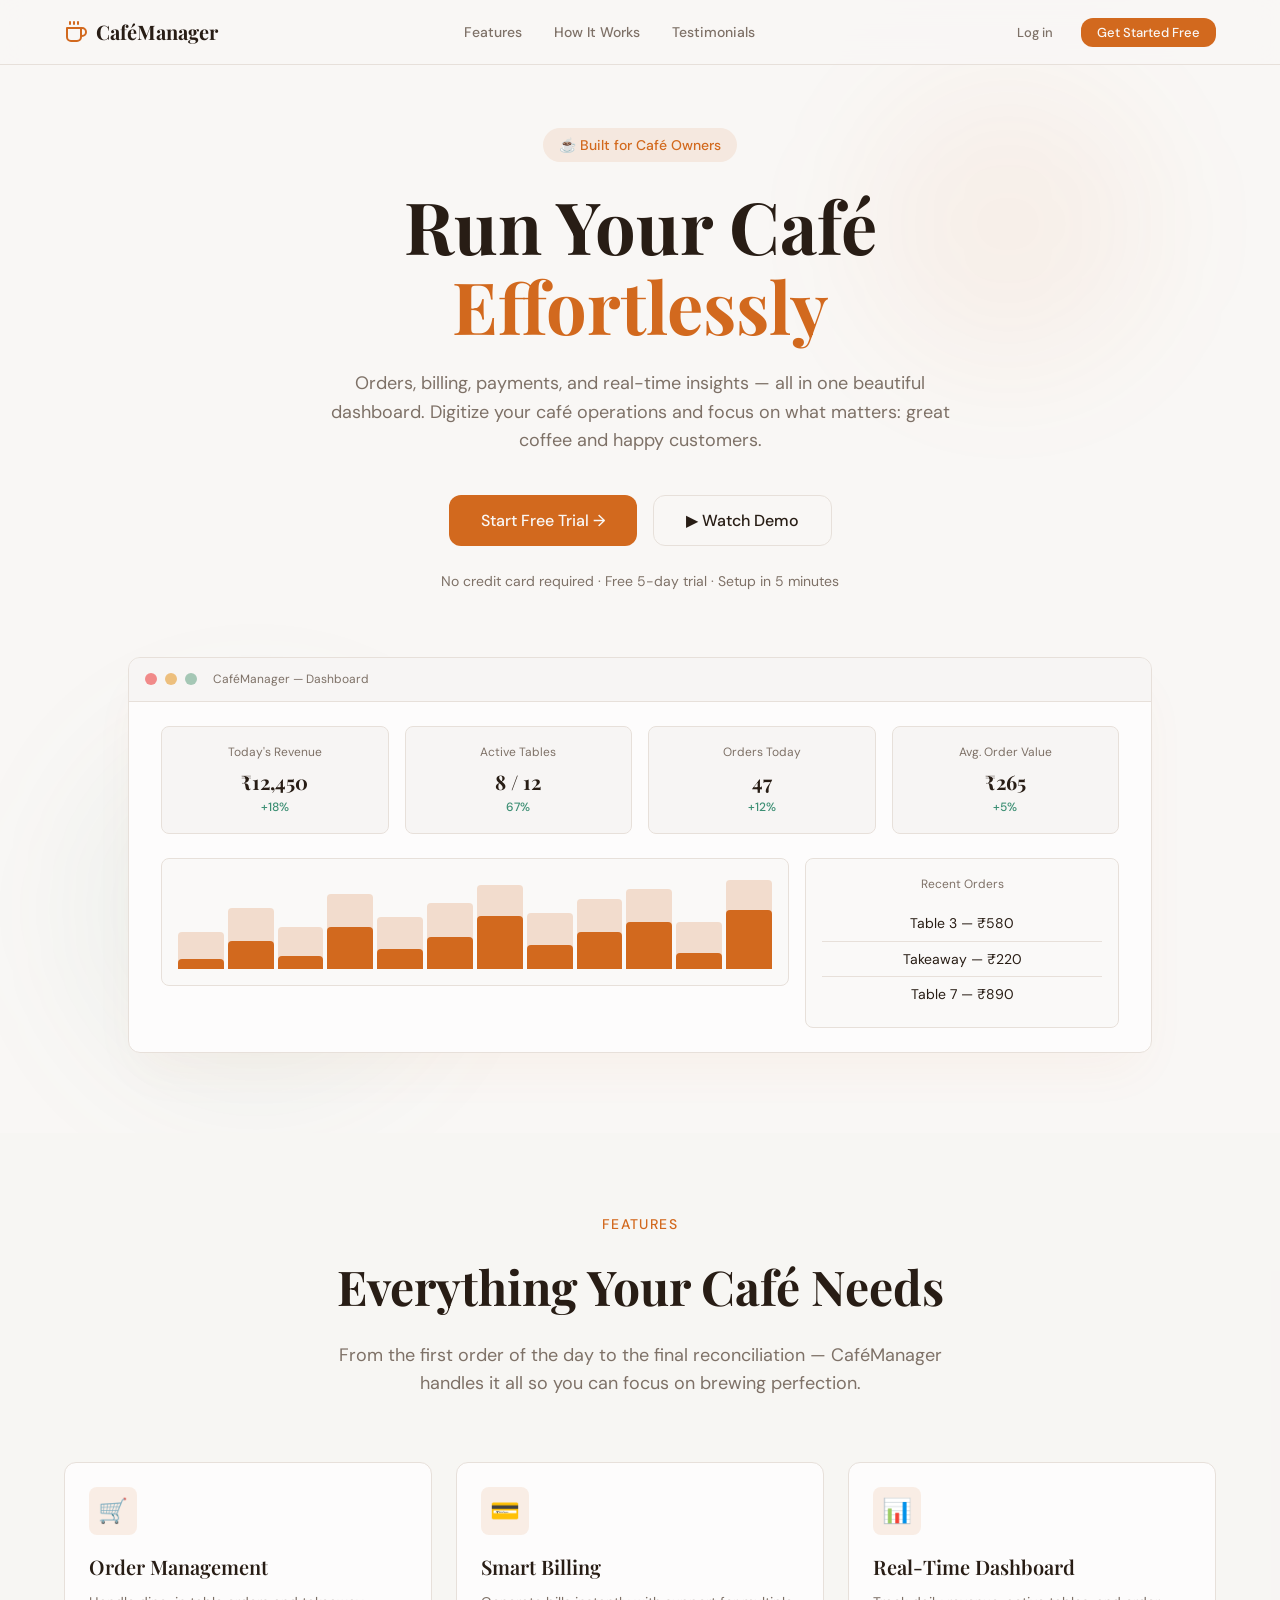
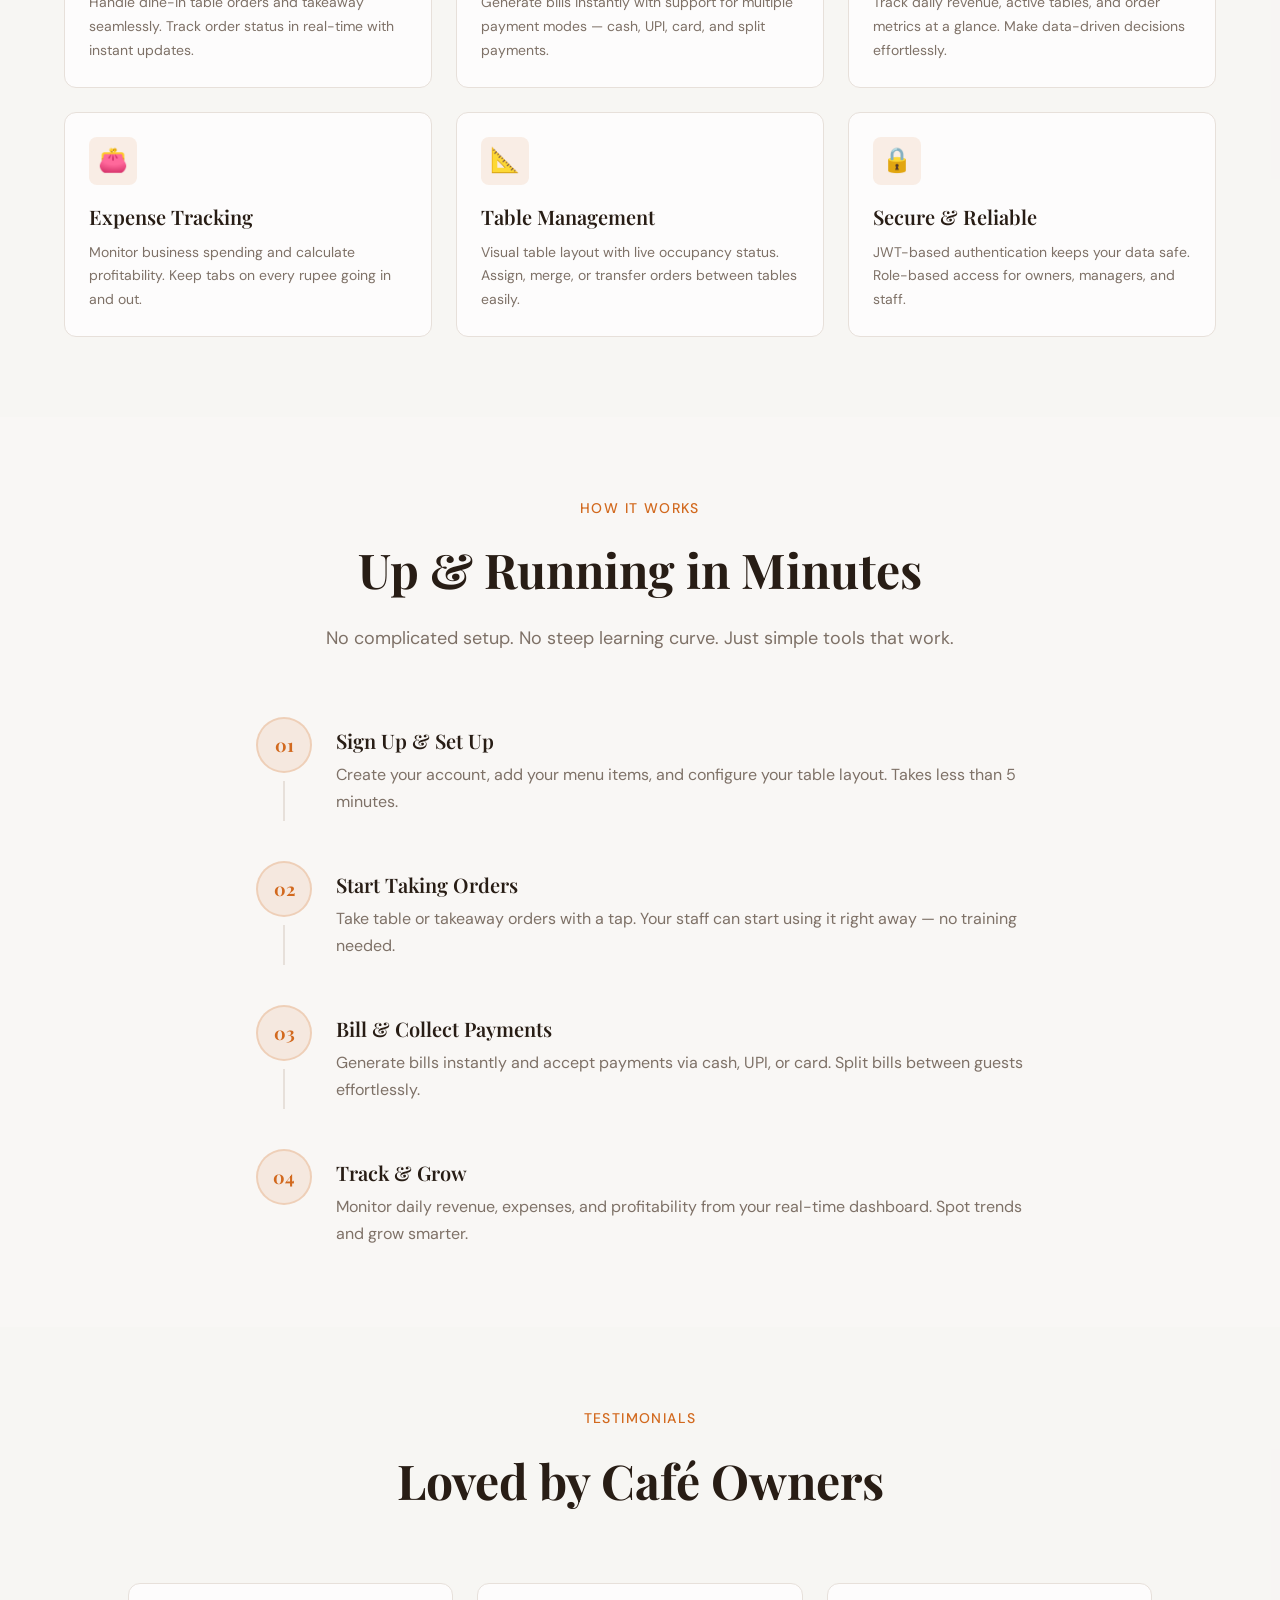
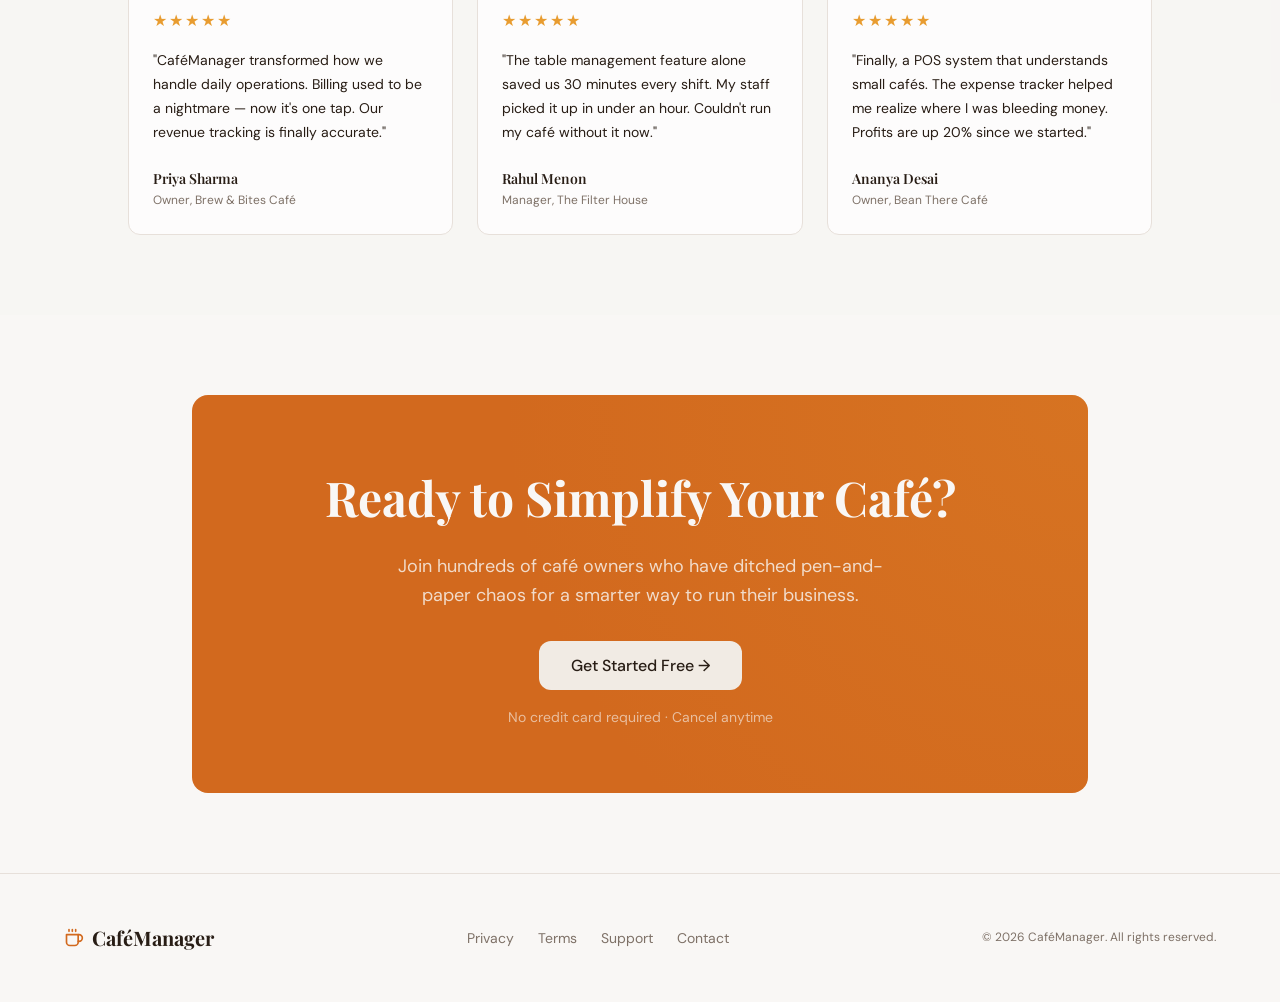
==== index.html @ 0cae225c "Add files via upload" ====
<!DOCTYPE html>
<html lang="en">
  <head>
    <meta charset="UTF-8" />
    <meta name="viewport" content="width=device-width, initial-scale=1.0" />
    <title>CaféManager — Run Your Café Effortlessly</title>
    <meta
      name="description"
      content="Orders, billing, payments, and real-time insights — all in one beautiful dashboard. Digitize your café operations."
    />
    <link
      href="https://fonts.googleapis.com/css2?family=Playfair+Display:wght@400;500;600;700;800&family=DM+Sans:wght@300;400;500;600;700&display=swap"
      rel="stylesheet"
    />
    <style>
      *,
      *::before,
      *::after {
        box-sizing: border-box;
        margin: 0;
        padding: 0;
      }

      :root {
        --bg: hsl(30, 25%, 97%);
        --fg: hsl(25, 30%, 12%);
        --card: hsl(30, 20%, 99%);
        --primary: hsl(25, 75%, 47%);
        --primary-fg: hsl(30, 25%, 97%);
        --secondary: hsl(30, 30%, 92%);
        --muted: hsl(30, 15%, 94%);
        --muted-fg: hsl(25, 10%, 45%);
        --accent: hsl(160, 40%, 40%);
        --accent-fg: hsl(30, 25%, 97%);
        --border: hsl(30, 20%, 88%);
        --cafe-warm: hsl(35, 80%, 55%);
        --cafe-sage: hsl(150, 25%, 55%);
        --destructive: hsl(0, 84%, 60%);
        --radius: 0.75rem;
        --font-display: "Playfair Display", serif;
        --font-body: "DM Sans", sans-serif;
      }

      body {
        background: var(--bg);
        color: var(--fg);
        font-family: var(--font-body);
        line-height: 1.6;
      }
      h1,
      h2,
      h3,
      h4,
      h5,
      h6 {
        font-family: var(--font-display);
      }
      a {
        text-decoration: none;
        color: inherit;
      }
      .container {
        max-width: 1200px;
        margin: 0 auto;
        padding: 0 1.5rem;
      }

      /* Animations */
      @keyframes fadeUp {
        from {
          opacity: 0;
          transform: translateY(20px);
        }
        to {
          opacity: 1;
          transform: translateY(0);
        }
      }
      @keyframes fadeIn {
        from {
          opacity: 0;
        }
        to {
          opacity: 1;
        }
      }
      .animate-fade-up {
        animation: fadeUp 0.6s ease forwards;
        opacity: 0;
      }
      .animate-fade-in {
        animation: fadeIn 0.6s ease forwards;
        opacity: 0;
      }
      .delay-1 {
        animation-delay: 0.1s;
      }
      .delay-2 {
        animation-delay: 0.2s;
      }
      .delay-3 {
        animation-delay: 0.3s;
      }
      .delay-4 {
        animation-delay: 0.4s;
      }
      .delay-5 {
        animation-delay: 0.5s;
      }

      /* Navbar */
      .navbar {
        position: fixed;
        top: 0;
        left: 0;
        right: 0;
        z-index: 50;
        background: hsla(30, 25%, 97%, 0.8);
        backdrop-filter: blur(12px);
        border-bottom: 1px solid var(--border);
      }
      .navbar .container {
        display: flex;
        align-items: center;
        justify-content: space-between;
        height: 64px;
      }
      .nav-brand {
        display: flex;
        align-items: center;
        gap: 0.5rem;
        font-family: var(--font-display);
        font-size: 1.25rem;
        font-weight: 700;
      }
      .nav-brand svg {
        color: var(--primary);
      }
      .nav-links {
        display: flex;
        align-items: center;
        gap: 2rem;
      }
      .nav-links a {
        font-size: 0.875rem;
        font-weight: 500;
        color: var(--muted-fg);
        transition: color 0.2s;
      }
      .nav-links a:hover {
        color: var(--fg);
      }
      .nav-actions {
        display: flex;
        align-items: center;
        gap: 0.75rem;
      }
      .nav-mobile-toggle {
        display: none;
        background: none;
        border: none;
        cursor: pointer;
        color: var(--fg);
      }
      .nav-mobile-menu {
        display: none;
        background: var(--bg);
        border-bottom: 1px solid var(--border);
        padding: 1rem 1.5rem;
      }
      .nav-mobile-menu.open {
        display: flex;
        flex-direction: column;
        gap: 0.75rem;
      }
      .nav-mobile-menu a {
        font-size: 0.875rem;
        color: var(--muted-fg);
        padding: 0.5rem 0;
      }

      @media (max-width: 768px) {
        .nav-links,
        .nav-actions {
          display: none;
        }
        .nav-mobile-toggle {
          display: block;
        }
      }

      /* Buttons */
      .btn {
        display: inline-flex;
        align-items: center;
        gap: 0.5rem;
        padding: 0.625rem 1.5rem;
        border-radius: var(--radius);
        font-family: var(--font-body);
        font-size: 0.875rem;
        font-weight: 500;
        border: none;
        cursor: pointer;
        transition: all 0.2s;
      }
      .btn-primary {
        background: var(--primary);
        color: var(--primary-fg);
      }
      .btn-primary:hover {
        filter: brightness(1.1);
      }
      .btn-outline {
        background: transparent;
        color: var(--fg);
        border: 1px solid var(--border);
      }
      .btn-outline:hover {
        background: var(--muted);
      }
      .btn-ghost {
        background: transparent;
        color: var(--muted-fg);
      }
      .btn-ghost:hover {
        color: var(--fg);
        background: var(--muted);
      }
      .btn-secondary {
        background: var(--secondary);
        color: var(--fg);
      }
      .btn-secondary:hover {
        filter: brightness(0.97);
      }
      .btn-lg {
        padding: 0.875rem 2rem;
        font-size: 1rem;
      }
      .btn-sm {
        padding: 0.375rem 1rem;
        font-size: 0.8125rem;
      }

      /* Hero */
      .hero {
        position: relative;
        padding: 8rem 0 5rem;
        overflow: hidden;
        text-align: center;
      }
      .hero::before {
        content: "";
        position: absolute;
        top: 5rem;
        right: 10%;
        width: 18rem;
        height: 18rem;
        border-radius: 50%;
        background: hsla(25, 75%, 47%, 0.05);
        filter: blur(60px);
        z-index: -1;
      }
      .hero::after {
        content: "";
        position: absolute;
        bottom: 2rem;
        left: 5%;
        width: 24rem;
        height: 24rem;
        border-radius: 50%;
        background: hsla(160, 40%, 40%, 0.05);
        filter: blur(60px);
        z-index: -1;
      }
      .hero-badge {
        display: inline-block;
        padding: 0.375rem 1rem;
        border-radius: 9999px;
        background: hsla(25, 75%, 47%, 0.1);
        color: var(--primary);
        font-size: 0.875rem;
        font-weight: 500;
        margin-bottom: 1.5rem;
      }
      .hero h1 {
        font-size: clamp(2.5rem, 6vw, 4.5rem);
        font-weight: 700;
        line-height: 1.1;
        margin-bottom: 1.5rem;
      }
      .hero h1 span {
        color: var(--primary);
      }
      .hero p.subtitle {
        font-size: 1.125rem;
        color: var(--muted-fg);
        max-width: 40rem;
        margin: 0 auto 2.5rem;
      }
      .hero-buttons {
        display: flex;
        flex-wrap: wrap;
        justify-content: center;
        gap: 1rem;
      }
      .hero-note {
        margin-top: 1.5rem;
        font-size: 0.875rem;
        color: var(--muted-fg);
      }

      /* Dashboard Preview */
      .dashboard-preview {
        margin-top: 4rem;
        max-width: 64rem;
        margin-left: auto;
        margin-right: auto;
        border-radius: var(--radius);
        border: 1px solid var(--border);
        background: var(--card);
        box-shadow: 0 25px 50px -12px hsla(25, 75%, 47%, 0.05);
        overflow: hidden;
      }
      .dashboard-titlebar {
        display: flex;
        align-items: center;
        gap: 0.5rem;
        padding: 0.75rem 1rem;
        border-bottom: 1px solid var(--border);
        background: hsla(30, 15%, 94%, 0.5);
      }
      .dot {
        width: 12px;
        height: 12px;
        border-radius: 50%;
      }
      .dot-red {
        background: hsla(0, 84%, 60%, 0.6);
      }
      .dot-yellow {
        background: hsla(35, 80%, 55%, 0.6);
      }
      .dot-green {
        background: hsla(150, 25%, 55%, 0.6);
      }
      .dashboard-titlebar span {
        margin-left: 0.5rem;
        font-size: 0.75rem;
        color: var(--muted-fg);
      }
      .dashboard-body {
        padding: 1.5rem 2rem;
      }
      .stats-grid {
        display: grid;
        grid-template-columns: repeat(4, 1fr);
        gap: 1rem;
        margin-bottom: 1.5rem;
      }
      .stat-card {
        border-radius: 0.5rem;
        background: hsla(30, 15%, 94%, 0.5);
        border: 1px solid var(--border);
        padding: 1rem;
      }
      .stat-card .label {
        font-size: 0.75rem;
        color: var(--muted-fg);
      }
      .stat-card .value {
        font-size: 1.25rem;
        font-weight: 700;
        font-family: var(--font-display);
        margin-top: 0.25rem;
      }
      .stat-card .change {
        font-size: 0.75rem;
        color: var(--accent);
        font-weight: 500;
      }
      .dashboard-bottom {
        display: grid;
        grid-template-columns: 2fr 1fr;
        gap: 1rem;
      }
      .chart-area {
        border-radius: 0.5rem;
        background: hsla(30, 15%, 94%, 0.3);
        border: 1px solid var(--border);
        padding: 1rem;
        height: 8rem;
        display: flex;
        align-items: flex-end;
        gap: 4px;
      }
      .bar-bg {
        flex: 1;
        border-radius: 4px 4px 0 0;
        background: hsla(25, 75%, 47%, 0.2);
        position: relative;
      }
      .bar-fg {
        position: absolute;
        bottom: 0;
        left: 0;
        right: 0;
        background: var(--primary);
        border-radius: 4px 4px 0 0;
      }
      .orders-area {
        border-radius: 0.5rem;
        background: hsla(30, 15%, 94%, 0.3);
        border: 1px solid var(--border);
        padding: 1rem;
      }
      .orders-area .title {
        font-size: 0.75rem;
        color: var(--muted-fg);
        margin-bottom: 0.75rem;
      }
      .order-item {
        font-size: 0.875rem;
        padding: 0.375rem 0;
        border-bottom: 1px solid var(--border);
      }
      .order-item:last-child {
        border-bottom: none;
      }

      @media (max-width: 768px) {
        .stats-grid {
          grid-template-columns: repeat(2, 1fr);
        }
        .dashboard-bottom {
          grid-template-columns: 1fr;
        }
      }

      /* Features */
      .features {
        padding: 5rem 0;
        background: hsla(30, 15%, 94%, 0.3);
      }
      .section-header {
        text-align: center;
        margin-bottom: 4rem;
      }
      .section-label {
        font-size: 0.875rem;
        font-weight: 500;
        text-transform: uppercase;
        letter-spacing: 0.1em;
        color: var(--primary);
      }
      .section-title {
        font-size: clamp(1.875rem, 4vw, 3rem);
        font-weight: 700;
        margin-top: 0.75rem;
        margin-bottom: 1rem;
      }
      .section-desc {
        font-size: 1.125rem;
        color: var(--muted-fg);
        max-width: 40rem;
        margin: 0 auto;
      }
      .features-grid {
        display: grid;
        grid-template-columns: repeat(3, 1fr);
        gap: 1.5rem;
      }
      .feature-card {
        border-radius: var(--radius);
        border: 1px solid var(--border);
        background: var(--card);
        padding: 1.5rem;
        transition: box-shadow 0.3s;
      }
      .feature-card:hover {
        box-shadow: 0 10px 30px -10px hsla(25, 75%, 47%, 0.1);
      }
      .feature-icon {
        width: 3rem;
        height: 3rem;
        border-radius: 0.5rem;
        background: hsla(25, 75%, 47%, 0.1);
        display: flex;
        align-items: center;
        justify-content: center;
        margin-bottom: 1rem;
        color: var(--primary);
        transition: background 0.2s;
      }
      .feature-card:hover .feature-icon {
        background: hsla(25, 75%, 47%, 0.2);
      }
      .feature-card h3 {
        font-size: 1.25rem;
        font-weight: 600;
        margin-bottom: 0.5rem;
      }
      .feature-card p {
        font-size: 0.875rem;
        color: var(--muted-fg);
        line-height: 1.7;
      }

      @media (max-width: 768px) {
        .features-grid {
          grid-template-columns: 1fr;
        }
      }

      /* How It Works */
      .how-it-works {
        padding: 5rem 0;
      }
      .steps {
        max-width: 48rem;
        margin: 0 auto;
      }
      .step {
        display: flex;
        gap: 1.5rem;
        margin-bottom: 2.5rem;
      }
      .step:last-child {
        margin-bottom: 0;
      }
      .step-indicator {
        flex-shrink: 0;
        display: flex;
        flex-direction: column;
        align-items: center;
      }
      .step-circle {
        width: 3.5rem;
        height: 3.5rem;
        border-radius: 50%;
        background: hsla(25, 75%, 47%, 0.1);
        border: 2px solid hsla(25, 75%, 47%, 0.2);
        display: flex;
        align-items: center;
        justify-content: center;
        font-family: var(--font-display);
        font-size: 1.125rem;
        font-weight: 700;
        color: var(--primary);
      }
      .step-line {
        width: 2px;
        height: 2.5rem;
        background: var(--border);
        margin-top: 0.5rem;
      }
      .step-content {
        padding-top: 0.5rem;
      }
      .step-content h3 {
        font-size: 1.25rem;
        font-weight: 600;
        margin-bottom: 0.25rem;
      }
      .step-content p {
        color: var(--muted-fg);
        line-height: 1.7;
      }

      /* Testimonials */
      .testimonials {
        padding: 5rem 0;
        background: hsla(30, 15%, 94%, 0.3);
      }
      .testimonials-grid {
        display: grid;
        grid-template-columns: repeat(3, 1fr);
        gap: 1.5rem;
        max-width: 64rem;
        margin: 0 auto;
      }
      .testimonial-card {
        border-radius: var(--radius);
        border: 1px solid var(--border);
        background: var(--card);
        padding: 1.5rem;
      }
      .stars {
        display: flex;
        gap: 2px;
        margin-bottom: 1rem;
      }
      .star {
        color: var(--cafe-warm);
      }
      .testimonial-card blockquote {
        font-size: 0.875rem;
        line-height: 1.7;
        margin-bottom: 1.5rem;
      }
      .testimonial-card .author {
        font-family: var(--font-display);
        font-weight: 600;
        font-size: 0.875rem;
      }
      .testimonial-card .role {
        font-size: 0.75rem;
        color: var(--muted-fg);
      }

      @media (max-width: 768px) {
        .testimonials-grid {
          grid-template-columns: 1fr;
        }
      }

      /* CTA */
      .cta {
        padding: 5rem 0;
      }
      .cta-box {
        max-width: 56rem;
        margin: 0 auto;
        border-radius: 1rem;
        background: var(--primary);
        padding: 4rem;
        text-align: center;
        position: relative;
        overflow: hidden;
      }
      .cta-box::before {
        content: "";
        position: absolute;
        inset: 0;
        background: radial-gradient(
          circle at top right,
          hsla(35, 80%, 55%, 0.2),
          transparent 60%
        );
      }
      .cta-box > * {
        position: relative;
        z-index: 1;
      }
      .cta-box h2 {
        font-size: clamp(1.875rem, 4vw, 3rem);
        font-weight: 700;
        color: var(--primary-fg);
        margin-bottom: 1rem;
      }
      .cta-box p {
        color: hsla(30, 25%, 97%, 0.8);
        font-size: 1.125rem;
        max-width: 32rem;
        margin: 0 auto 2rem;
      }
      .cta-box .note {
        margin-top: 1rem;
        color: hsla(30, 25%, 97%, 0.6);
        font-size: 0.875rem;
      }

      /* Footer */
      .footer {
        border-top: 1px solid var(--border);
        padding: 3rem 0;
      }
      .footer .container {
        display: flex;
        flex-wrap: wrap;
        align-items: center;
        justify-content: space-between;
        gap: 1.5rem;
      }
      .footer-links {
        display: flex;
        gap: 1.5rem;
      }
      .footer-links a {
        font-size: 0.875rem;
        color: var(--muted-fg);
        transition: color 0.2s;
      }
      .footer-links a:hover {
        color: var(--fg);
      }
      .footer-copy {
        font-size: 0.75rem;
        color: var(--muted-fg);
      }

      @media (max-width: 768px) {
        .footer .container {
          flex-direction: column;
          text-align: center;
        }
        .hero {
          padding: 7rem 0 3rem;
        }
        .cta-box {
          padding: 2.5rem 1.5rem;
        }
      }

      /* Scroll reveal */
      .reveal {
        opacity: 0;
        transform: translateY(20px);
        transition: opacity 0.5s ease, transform 0.5s ease;
      }
      .reveal.visible {
        opacity: 1;
        transform: translateY(0);
      }
    </style>
  </head>
  <body>
    <!-- Navbar -->
    <nav class="navbar">
      <div class="container">
        <a href="#" class="nav-brand">
          <svg
            xmlns="http://www.w3.org/2000/svg"
            width="24"
            height="24"
            viewBox="0 0 24 24"
            fill="none"
            stroke="currentColor"
            stroke-width="2"
            stroke-linecap="round"
            stroke-linejoin="round"
          >
            <path d="M17 8h1a4 4 0 1 1 0 8h-1" />
            <path d="M3 8h14v9a4 4 0 0 1-4 4H7a4 4 0 0 1-4-4Z" />
            <line x1="6" x2="6" y1="2" y2="4" />
            <line x1="10" x2="10" y1="2" y2="4" />
            <line x1="14" x2="14" y1="2" y2="4" />
          </svg>
          CaféManager
        </a>
        <div class="nav-links">
          <a href="#features">Features</a>
          <a href="#how-it-works">How It Works</a>
          <a href="#testimonials">Testimonials</a>
        </div>
        <div class="nav-actions">
          <button class="btn btn-ghost btn-sm" onclick="goToProduct()">
            Log in
          </button>
          <button class="btn btn-primary btn-sm" onclick="goToProduct()">
            Get Started Free
          </button>
        </div>
        <button
          class="nav-mobile-toggle"
          onclick="document.getElementById('mobile-menu').classList.toggle('open')"
          aria-label="Toggle menu"
        >
          <svg
            xmlns="http://www.w3.org/2000/svg"
            width="24"
            height="24"
            viewBox="0 0 24 24"
            fill="none"
            stroke="currentColor"
            stroke-width="2"
            stroke-linecap="round"
            stroke-linejoin="round"
          >
            <line x1="4" x2="20" y1="12" y2="12" />
            <line x1="4" x2="20" y1="6" y2="6" />
            <line x1="4" x2="20" y1="18" y2="18" />
          </svg>
        </button>
      </div>
      <div id="mobile-menu" class="nav-mobile-menu">
        <a href="#features">Features</a>
        <a href="#how-it-works">How It Works</a>
        <a href="#testimonials">Testimonials</a>
        <hr
          style="
            border: none;
            border-top: 1px solid var(--border);
            margin: 0.5rem 0;
          "
        />
        <button class="btn btn-ghost btn-sm" style="justify-content: center">
          Log in
        </button>
        <button class="btn btn-primary btn-sm" style="justify-content: center">
          Get Started Free
        </button>
      </div>
    </nav>

    <!-- Hero -->
    <section class="hero">
      <div class="container">
        <div style="max-width: 56rem; margin: 0 auto">
          <span class="hero-badge animate-fade-up"
            >☕ Built for Café Owners</span
          >
          <h1 class="animate-fade-up delay-1">
            Run Your Café<br /><span>Effortlessly</span>
          </h1>
          <p class="subtitle animate-fade-up delay-2">
            Orders, billing, payments, and real-time insights — all in one
            beautiful dashboard. Digitize your café operations and focus on what
            matters: great coffee and happy customers.
          </p>
          <div class="hero-buttons animate-fade-up delay-3">
            <button class="btn btn-primary btn-lg" onclick="goToProduct()">
              Start Free Trial →
            </button>
            <button class="btn btn-outline btn-lg">▶ Watch Demo</button>
          </div>
          <p class="hero-note animate-fade-in delay-5">
            No credit card required · Free 5-day trial · Setup in 5 minutes
          </p>
        </div>

        <div class="dashboard-preview animate-fade-up delay-4">
          <div class="dashboard-titlebar">
            <div class="dot dot-red"></div>
            <div class="dot dot-yellow"></div>
            <div class="dot dot-green"></div>
            <span>CaféManager — Dashboard</span>
          </div>
          <div class="dashboard-body">
            <div class="stats-grid">
              <div class="stat-card">
                <div class="label">Today's Revenue</div>
                <div class="value">₹12,450</div>
                <div class="change">+18%</div>
              </div>
              <div class="stat-card">
                <div class="label">Active Tables</div>
                <div class="value">8 / 12</div>
                <div class="change">67%</div>
              </div>
              <div class="stat-card">
                <div class="label">Orders Today</div>
                <div class="value">47</div>
                <div class="change">+12%</div>
              </div>
              <div class="stat-card">
                <div class="label">Avg. Order Value</div>
                <div class="value">₹265</div>
                <div class="change">+5%</div>
              </div>
            </div>
            <div class="dashboard-bottom">
              <div class="chart-area" id="chart"></div>
              <div class="orders-area">
                <div class="title">Recent Orders</div>
                <div class="order-item">Table 3 — ₹580</div>
                <div class="order-item">Takeaway — ₹220</div>
                <div class="order-item">Table 7 — ₹890</div>
              </div>
            </div>
          </div>
        </div>
      </div>
    </section>

    <!-- Features -->
    <section class="features" id="features">
      <div class="container">
        <div class="section-header reveal">
          <div class="section-label">Features</div>
          <h2 class="section-title">Everything Your Café Needs</h2>
          <p class="section-desc">
            From the first order of the day to the final reconciliation —
            CaféManager handles it all so you can focus on brewing perfection.
          </p>
        </div>
        <div class="features-grid" id="features-grid"></div>
      </div>
    </section>

    <!-- How It Works -->
    <section class="how-it-works" id="how-it-works">
      <div class="container">
        <div class="section-header reveal">
          <div class="section-label">How It Works</div>
          <h2 class="section-title">Up & Running in Minutes</h2>
          <p class="section-desc">
            No complicated setup. No steep learning curve. Just simple tools
            that work.
          </p>
        </div>
        <div class="steps" id="steps"></div>
      </div>
    </section>

    <!-- Testimonials -->
    <section class="testimonials" id="testimonials">
      <div class="container">
        <div class="section-header reveal">
          <div class="section-label">Testimonials</div>
          <h2 class="section-title">Loved by Café Owners</h2>
        </div>
        <div class="testimonials-grid" id="testimonials-grid"></div>
      </div>
    </section>

    <!-- CTA -->
    <section class="cta">
      <div class="container">
        <div class="cta-box reveal">
          <h2>Ready to Simplify Your Café?</h2>
          <p>
            Join hundreds of café owners who have ditched pen-and-paper chaos
            for a smarter way to run their business.
          </p>
          <button class="btn btn-secondary btn-lg" onclick="goToProduct()">
            Get Started Free →
          </button>
          <div class="note">No credit card required · Cancel anytime</div>
        </div>
      </div>
    </section>

    <!-- Footer -->
    <footer class="footer">
      <div class="container">
        <a href="#" class="nav-brand">
          <svg
            xmlns="http://www.w3.org/2000/svg"
            width="20"
            height="20"
            viewBox="0 0 24 24"
            fill="none"
            stroke="currentColor"
            stroke-width="2"
            stroke-linecap="round"
            stroke-linejoin="round"
            style="color: var(--primary)"
          >
            <path d="M17 8h1a4 4 0 1 1 0 8h-1" />
            <path d="M3 8h14v9a4 4 0 0 1-4 4H7a4 4 0 0 1-4-4Z" />
            <line x1="6" x2="6" y1="2" y2="4" />
            <line x1="10" x2="10" y1="2" y2="4" />
            <line x1="14" x2="14" y1="2" y2="4" />
          </svg>
          CaféManager
        </a>
        <div class="footer-links">
          <a href="#">Privacy</a>
          <a href="#">Terms</a>
          <a href="#">Support</a>
          <a href="#">Contact</a>
        </div>
        <div class="footer-copy">© 2026 CaféManager. All rights reserved.</div>
      </div>
    </footer>

    <script>
      // Chart bars
      const chartEl = document.getElementById("chart");
      const heights = [40, 65, 45, 80, 55, 70, 90, 60, 75, 85, 50, 95];
      heights.forEach((h) => {
        const bar = document.createElement("div");
        bar.className = "bar-bg";
        bar.style.height = h + "%";
        const fg = document.createElement("div");
        fg.className = "bar-fg";
        fg.style.height = h * 0.7 + "%";
        bar.appendChild(fg);
        chartEl.appendChild(bar);
      });

      // Features
      const features = [
        {
          icon: "🛒",
          title: "Order Management",
          desc: "Handle dine-in table orders and takeaway seamlessly. Track order status in real-time with instant updates.",
        },
        {
          icon: "💳",
          title: "Smart Billing",
          desc: "Generate bills instantly with support for multiple payment modes — cash, UPI, card, and split payments.",
        },
        {
          icon: "📊",
          title: "Real-Time Dashboard",
          desc: "Track daily revenue, active tables, and order metrics at a glance. Make data-driven decisions effortlessly.",
        },
        {
          icon: "👛",
          title: "Expense Tracking",
          desc: "Monitor business spending and calculate profitability. Keep tabs on every rupee going in and out.",
        },
        {
          icon: "📐",
          title: "Table Management",
          desc: "Visual table layout with live occupancy status. Assign, merge, or transfer orders between tables easily.",
        },
        {
          icon: "🔒",
          title: "Secure & Reliable",
          desc: "JWT-based authentication keeps your data safe. Role-based access for owners, managers, and staff.",
        },
      ];
      const fGrid = document.getElementById("features-grid");
      features.forEach((f, i) => {
        const card = document.createElement("div");
        card.className = "feature-card reveal";
        card.style.transitionDelay = i * 0.1 + "s";
        card.innerHTML = `<div class="feature-icon" style="font-size:1.5rem;">${f.icon}</div><h3>${f.title}</h3><p>${f.desc}</p>`;
        fGrid.appendChild(card);
      });

      // Steps
      const steps = [
        {
          n: "01",
          title: "Sign Up & Set Up",
          desc: "Create your account, add your menu items, and configure your table layout. Takes less than 5 minutes.",
        },
        {
          n: "02",
          title: "Start Taking Orders",
          desc: "Take table or takeaway orders with a tap. Your staff can start using it right away — no training needed.",
        },
        {
          n: "03",
          title: "Bill & Collect Payments",
          desc: "Generate bills instantly and accept payments via cash, UPI, or card. Split bills between guests effortlessly.",
        },
        {
          n: "04",
          title: "Track & Grow",
          desc: "Monitor daily revenue, expenses, and profitability from your real-time dashboard. Spot trends and grow smarter.",
        },
      ];
      const stepsEl = document.getElementById("steps");
      steps.forEach((s, i) => {
        const step = document.createElement("div");
        step.className = "step reveal";
        step.style.transitionDelay = i * 0.15 + "s";
        const line =
          i < steps.length - 1 ? '<div class="step-line"></div>' : "";
        step.innerHTML = `<div class="step-indicator"><div class="step-circle">${s.n}</div>${line}</div><div class="step-content"><h3>${s.title}</h3><p>${s.desc}</p></div>`;
        stepsEl.appendChild(step);
      });

      // Testimonials
      const testimonials = [
        {
          name: "Priya Sharma",
          role: "Owner, Brew & Bites Café",
          quote:
            "CaféManager transformed how we handle daily operations. Billing used to be a nightmare — now it's one tap. Our revenue tracking is finally accurate.",
        },
        {
          name: "Rahul Menon",
          role: "Manager, The Filter House",
          quote:
            "The table management feature alone saved us 30 minutes every shift. My staff picked it up in under an hour. Couldn't run my café without it now.",
        },
        {
          name: "Ananya Desai",
          role: "Owner, Bean There Café",
          quote:
            "Finally, a POS system that understands small cafés. The expense tracker helped me realize where I was bleeding money. Profits are up 20% since we started.",
        },
      ];
      const tGrid = document.getElementById("testimonials-grid");
      testimonials.forEach((t, i) => {
        const card = document.createElement("div");
        card.className = "testimonial-card reveal";
        card.style.transitionDelay = i * 0.1 + "s";
        const starsHTML = "★★★★★"
          .split("")
          .map((s) => `<span class="star">${s}</span>`)
          .join("");
        card.innerHTML = `<div class="stars">${starsHTML}</div><blockquote>"${t.quote}"</blockquote><div class="author">${t.name}</div><div class="role">${t.role}</div>`;
        tGrid.appendChild(card);
      });

      // Scroll reveal
      const observer = new IntersectionObserver(
        (entries) => {
          entries.forEach((e) => {
            if (e.isIntersecting) {
              e.target.classList.add("visible");
              observer.unobserve(e.target);
            }
          });
        },
        { threshold: 0.1 }
      );
      document
        .querySelectorAll(".reveal")
        .forEach((el) => observer.observe(el));

      // Smooth scroll
      document.querySelectorAll('a[href^="#"]').forEach((a) => {
        a.addEventListener("click", (e) => {
          e.preventDefault();
          const target = document.querySelector(a.getAttribute("href"));
          if (target) target.scrollIntoView({ behavior: "smooth" });
          const menu = document.getElementById("mobile-menu");
          if (menu) menu.classList.remove("open");
        });
      });

      function goToProduct() {
        href = "https://cafe-frontend-sable.vercel.app";
      }
    </script>
  </body>
</html>
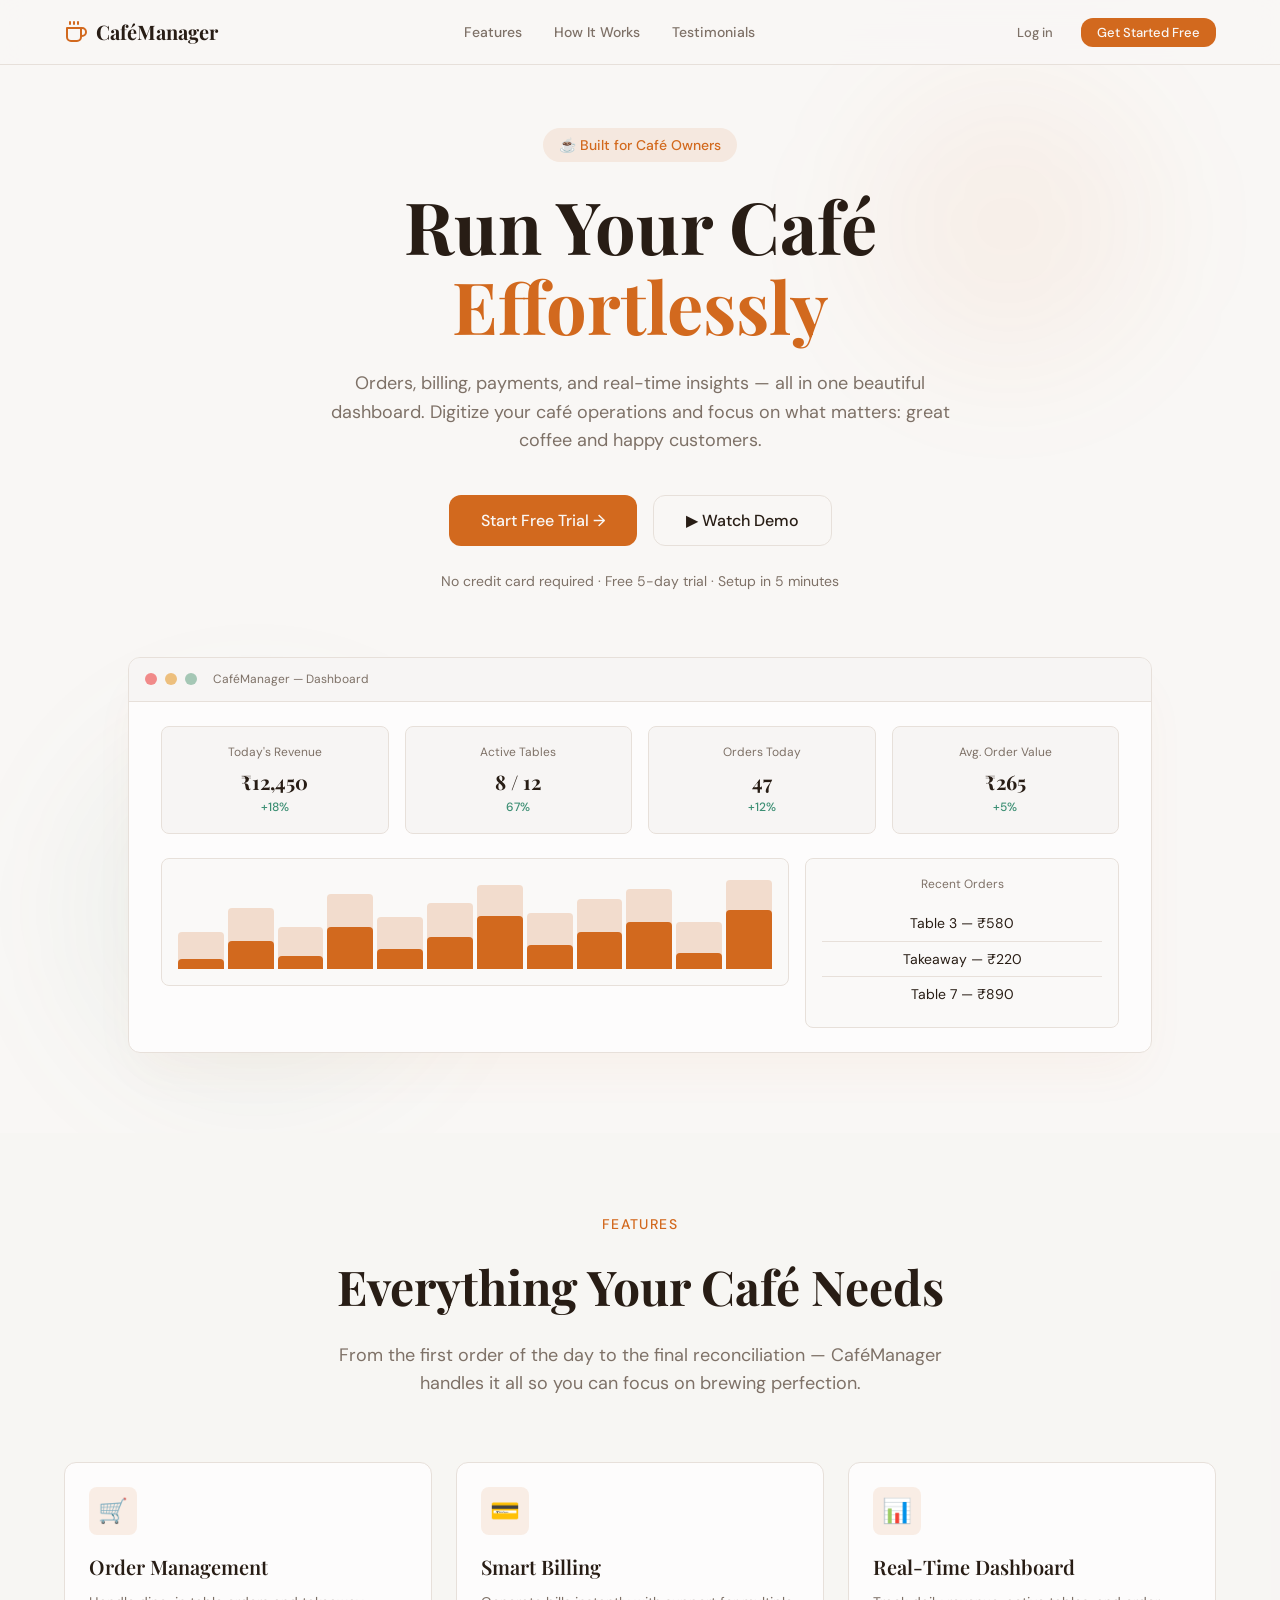
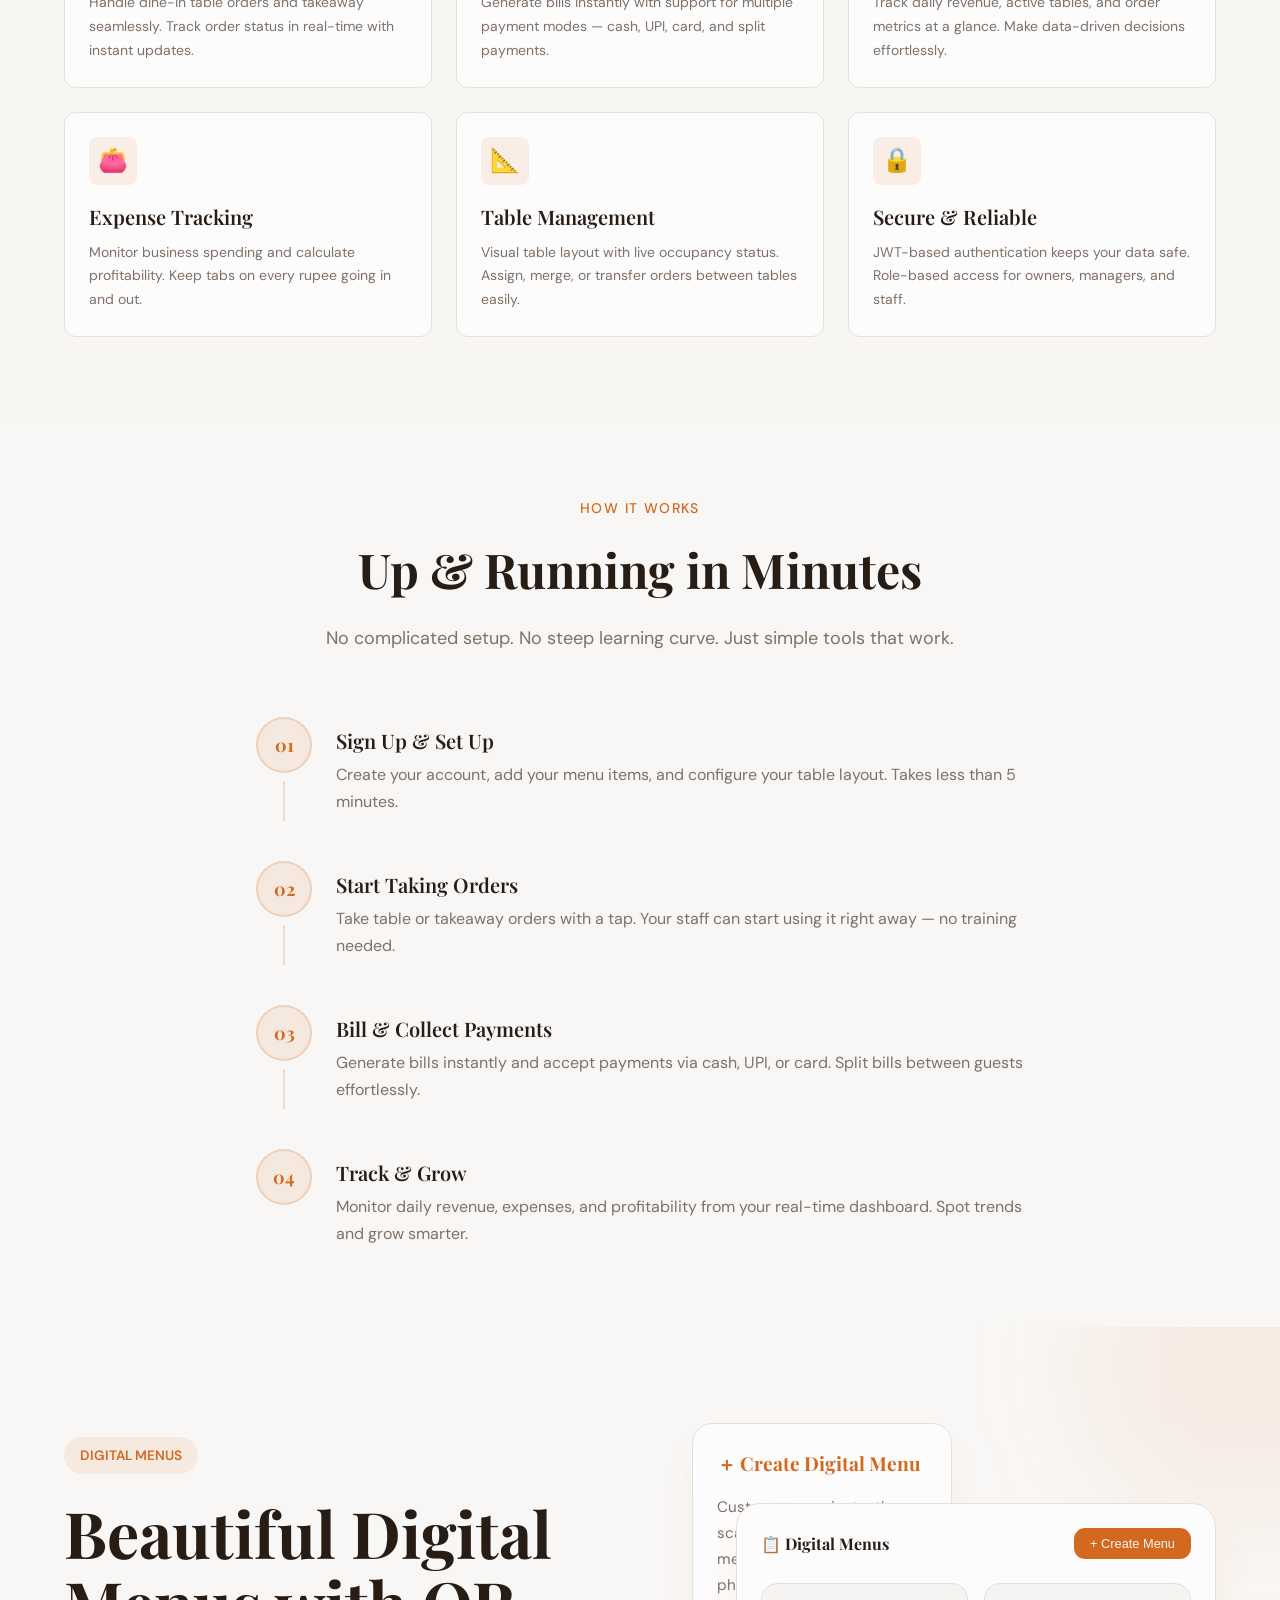
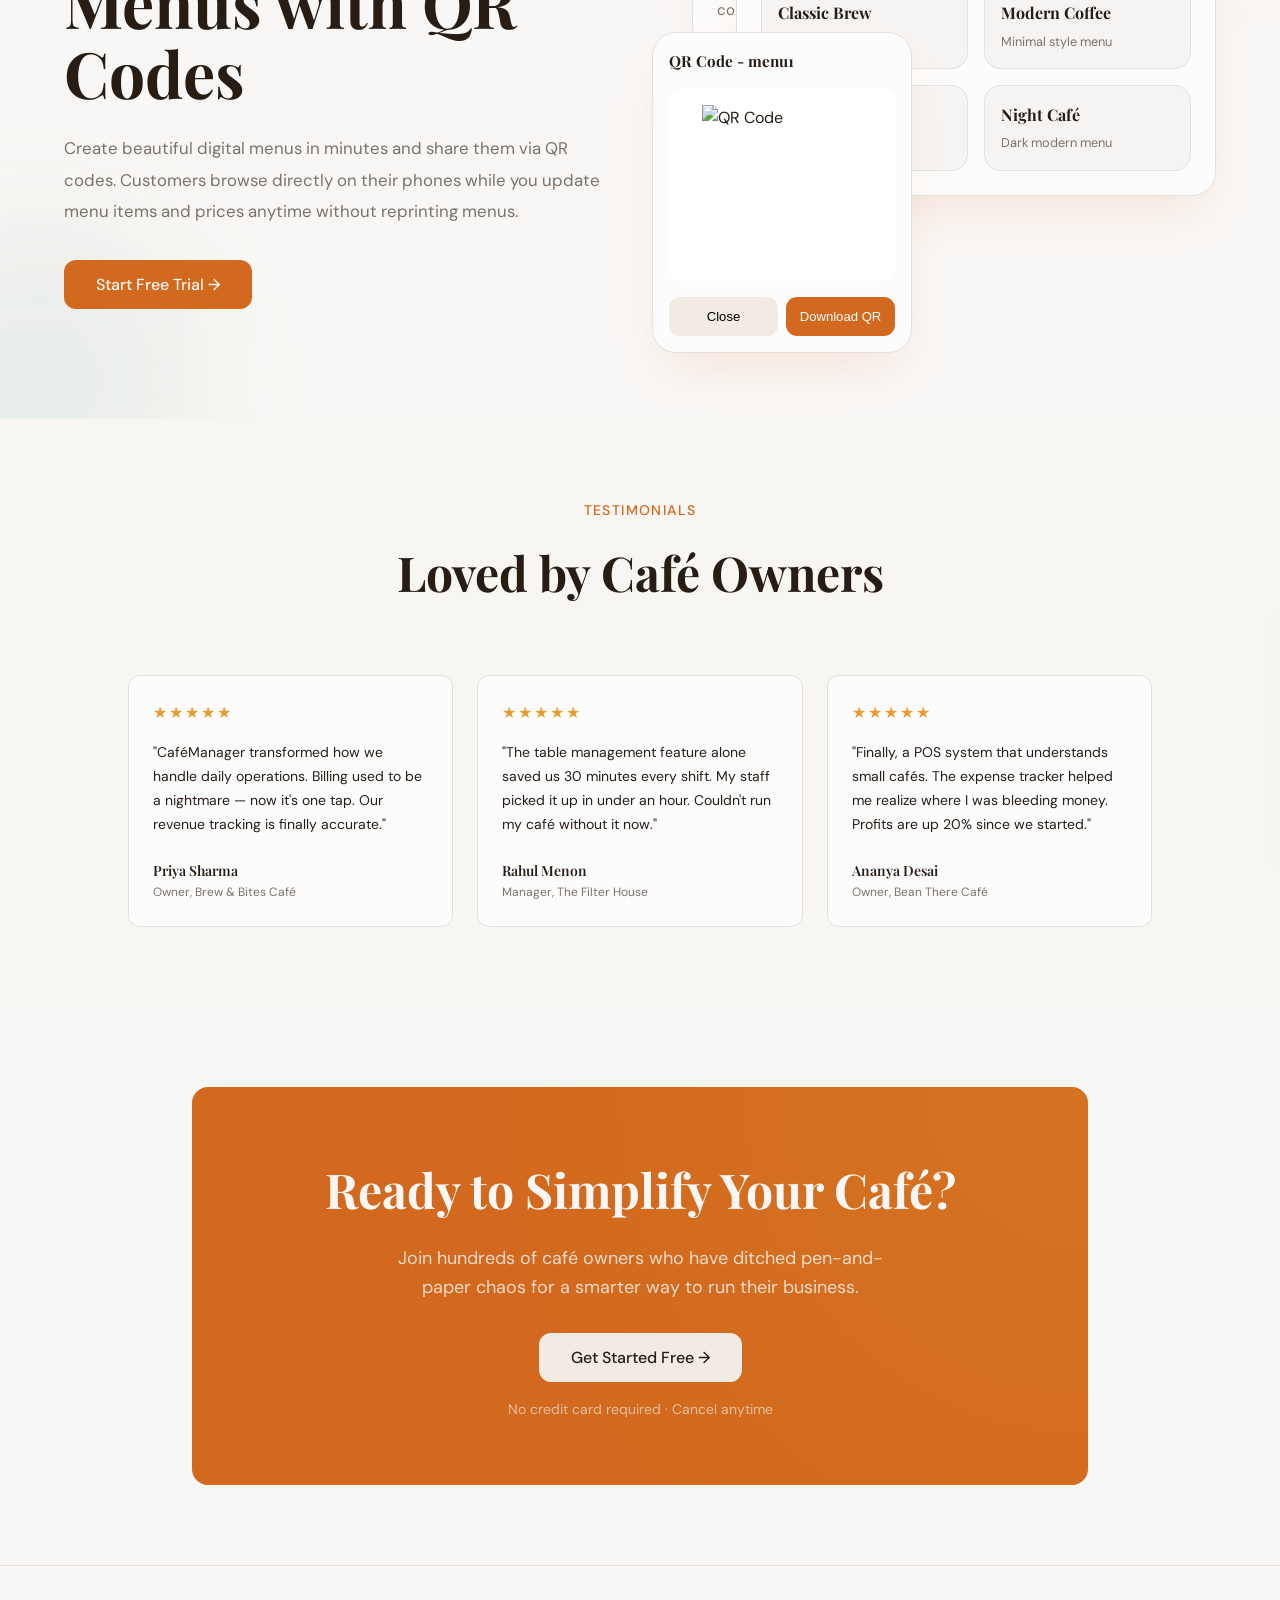
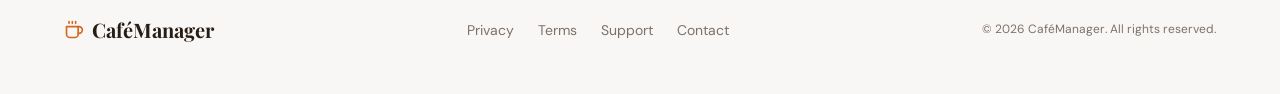
==== commit 62729707: "Update index.html" ====
--- a/index.html
+++ b/index.html
@@ -711,6 +711,242 @@
       .reveal.visible {
         opacity: 1;
         transform: translateY(0);
+      }
+
+      /* for scanner section css */
+
+      /* Digital Menu Section */
+      .digital-menu-section {
+        padding: 6rem 0;
+        background: var(--bg);
+        position: relative;
+        overflow: hidden;
+      }
+
+      .digital-menu-section::before {
+        content: "";
+        position: absolute;
+        top: -120px;
+        right: -120px;
+        width: 320px;
+        height: 320px;
+        background: hsla(25, 75%, 47%, 0.08);
+        border-radius: 50%;
+        filter: blur(60px);
+      }
+
+      .digital-menu-section::after {
+        content: "";
+        position: absolute;
+        bottom: -120px;
+        left: -120px;
+        width: 320px;
+        height: 320px;
+        background: hsla(160, 40%, 40%, 0.08);
+        border-radius: 50%;
+        filter: blur(60px);
+      }
+
+      .digital-menu-wrapper {
+        position: relative;
+        z-index: 2;
+        display: grid;
+        grid-template-columns: 1fr 1fr;
+        gap: 4rem;
+        align-items: center;
+      }
+
+      .digital-menu-tag {
+        display: inline-block;
+        padding: 0.45rem 1rem;
+        border-radius: 999px;
+        background: hsla(25, 75%, 47%, 0.1);
+        color: var(--primary);
+        font-size: 0.85rem;
+        font-weight: 600;
+        margin-bottom: 1.5rem;
+      }
+
+      .digital-menu-content h2 {
+        font-size: clamp(2.2rem, 5vw, 4rem);
+        line-height: 1.1;
+        margin-bottom: 1.5rem;
+      }
+
+      .digital-menu-content p {
+        font-size: 1.05rem;
+        line-height: 1.9;
+        color: var(--muted-fg);
+        margin-bottom: 2rem;
+        max-width: 35rem;
+      }
+
+      .digital-menu-visual {
+        position: relative;
+        min-height: 500px;
+      }
+
+      .menu-dashboard {
+        position: absolute;
+        top: 80px;
+        right: 0;
+        width: 100%;
+        max-width: 480px;
+        background: var(--card);
+        border: 1px solid var(--border);
+        border-radius: 1.5rem;
+        padding: 1.5rem;
+        box-shadow: 0 25px 50px -12px hsla(25, 75%, 47%, 0.12);
+      }
+
+      .menu-header {
+        display: flex;
+        align-items: center;
+        justify-content: space-between;
+        margin-bottom: 1.5rem;
+      }
+
+      .menu-title {
+        font-weight: 700;
+        font-family: var(--font-display);
+      }
+
+      .menu-create-btn {
+        background: var(--primary);
+        color: var(--primary-fg);
+        border: none;
+        padding: 0.5rem 1rem;
+        border-radius: 0.7rem;
+        font-size: 0.8rem;
+        cursor: pointer;
+      }
+
+      .menu-cards {
+        display: grid;
+        grid-template-columns: repeat(2, 1fr);
+        gap: 1rem;
+      }
+
+      .menu-card {
+        background: hsla(30, 15%, 94%, 0.6);
+        border: 1px solid var(--border);
+        border-radius: 1rem;
+        padding: 1rem;
+      }
+
+      .menu-card h4 {
+        font-size: 1rem;
+        margin-bottom: 0.35rem;
+      }
+
+      .menu-card p {
+        font-size: 0.8rem;
+        color: var(--muted-fg);
+      }
+
+      .floating-card {
+        position: absolute;
+        top: 0;
+        left: 20px;
+        width: 260px;
+        background: var(--card);
+        border: 1px solid var(--border);
+        border-radius: 1.25rem;
+        padding: 1.5rem;
+        box-shadow: 0 20px 40px -12px hsla(25, 75%, 47%, 0.1);
+      }
+
+      .floating-card h4 {
+        color: var(--primary);
+        font-size: 1.2rem;
+        margin-bottom: 1rem;
+      }
+
+      .floating-card p {
+        color: var(--muted-fg);
+        font-size: 0.95rem;
+        line-height: 1.7;
+      }
+
+      .qr-popup {
+        position: absolute;
+        left: -20px;
+        bottom: -30px;
+        width: 260px;
+        background: var(--card);
+        border: 1px solid var(--border);
+        border-radius: 1.5rem;
+        padding: 1rem;
+        box-shadow: 0 25px 50px -12px hsla(25, 75%, 47%, 0.12);
+      }
+
+      .qr-popup h5 {
+        margin-bottom: 1rem;
+        font-size: 0.95rem;
+      }
+
+      .qr-box {
+        background: white;
+        border-radius: 0.75rem;
+        padding: 1rem;
+        display: flex;
+        align-items: center;
+        justify-content: center;
+      }
+
+      .qr-box img {
+        width: 160px;
+        height: 160px;
+      }
+
+      .qr-footer {
+        display: flex;
+        gap: 0.5rem;
+        margin-top: 1rem;
+      }
+
+      .qr-footer button {
+        flex: 1;
+        border: none;
+        border-radius: 0.7rem;
+        padding: 0.75rem;
+        font-size: 0.82rem;
+        cursor: pointer;
+      }
+
+      .qr-close {
+        background: var(--secondary);
+      }
+
+      .qr-download {
+        background: var(--primary);
+        color: white;
+      }
+
+      @media (max-width: 900px) {
+        .digital-menu-wrapper {
+          grid-template-columns: 1fr;
+        }
+
+        .digital-menu-visual {
+          min-height: 650px;
+        }
+
+        .menu-dashboard {
+          position: relative;
+          top: 100px;
+          margin: auto;
+        }
+
+        .floating-card {
+          left: 50%;
+          transform: translateX(-50%);
+        }
+
+        .qr-popup {
+          left: 50%;
+          transform: translateX(-50%);
+        }
       }
     </style>
   </head>
@@ -744,10 +980,10 @@
           <a href="#testimonials">Testimonials</a>
         </div>
         <div class="nav-actions">
-          <button class="btn btn-ghost btn-sm" onclick="goToProduct()">
+          <button class="btn btn-ghost btn-sm" onclick="goToPricing()">
             Log in
           </button>
-          <button class="btn btn-primary btn-sm" onclick="goToProduct()">
+          <button class="btn btn-primary btn-sm" onclick="goToPricing()">
             Get Started Free
           </button>
         </div>
@@ -809,7 +1045,7 @@
             matters: great coffee and happy customers.
           </p>
           <div class="hero-buttons animate-fade-up delay-3">
-            <button class="btn btn-primary btn-lg" onclick="goToProduct()">
+            <button class="btn btn-primary btn-lg" onclick="goToPricing()">
               Start Free Trial →
             </button>
             <button class="btn btn-outline btn-lg">▶ Watch Demo</button>
@@ -892,6 +1128,87 @@
         <div class="steps" id="steps"></div>
       </div>
     </section>
+    <!-- Digital Menu Section -->
+    <!-- Digital Menu Section -->
+    <section class="digital-menu-section">
+      <div class="container">
+        <div class="digital-menu-wrapper">
+          <div class="digital-menu-content reveal">
+            <div class="digital-menu-tag">DIGITAL MENUS</div>
+
+            <h2>Beautiful Digital Menus with QR Codes</h2>
+
+            <p>
+              Create beautiful digital menus in minutes and share them via QR
+              codes. Customers browse directly on their phones while you update
+              menu items and prices anytime without reprinting menus.
+            </p>
+
+            <button class="btn btn-primary btn-lg" onclick="goToPricing()">
+              Start Free Trial →
+            </button>
+          </div>
+
+          <div class="digital-menu-visual reveal">
+            <div class="floating-card">
+              <h4>＋ Create Digital Menu</h4>
+
+              <p>
+                Customers can instantly scan and browse your café menu directly
+                from their phones — fast, modern, and contactless.
+              </p>
+            </div>
+
+            <div class="menu-dashboard">
+              <div class="menu-header">
+                <div class="menu-title">📋 Digital Menus</div>
+
+                <button class="menu-create-btn">+ Create Menu</button>
+              </div>
+
+              <div class="menu-cards">
+                <div class="menu-card">
+                  <h4>Classic Brew</h4>
+                  <p>Elegant café menu</p>
+                </div>
+
+                <div class="menu-card">
+                  <h4>Modern Coffee</h4>
+                  <p>Minimal style menu</p>
+                </div>
+
+                <div class="menu-card">
+                  <h4>Tea House</h4>
+                  <p>Premium tea layout</p>
+                </div>
+
+                <div class="menu-card">
+                  <h4>Night Café</h4>
+                  <p>Dark modern menu</p>
+                </div>
+              </div>
+            </div>
+
+            <div class="qr-popup">
+              <h5>QR Code - menu1</h5>
+
+              <div class="qr-box">
+                <img
+                  src="https://api.qrserver.com/v1/create-qr-code/?size=160x160&data=https://cafe-frontend-sable.vercel.app"
+                  alt="QR Code"
+                />
+              </div>
+
+              <div class="qr-footer">
+                <button class="qr-close">Close</button>
+
+                <button class="qr-download">Download QR</button>
+              </div>
+            </div>
+          </div>
+        </div>
+      </div>
+    </section>
 
     <!-- Testimonials -->
     <section class="testimonials" id="testimonials">
@@ -913,7 +1230,7 @@
             Join hundreds of café owners who have ditched pen-and-paper chaos
             for a smarter way to run their business.
           </p>
-          <button class="btn btn-secondary btn-lg" onclick="goToProduct()">
+          <button class="btn btn-secondary btn-lg" onclick="goToPricing()">
             Get Started Free →
           </button>
           <div class="note">No credit card required · Cancel anytime</div>
@@ -1107,8 +1424,8 @@
         });
       });
 
-      function goToProduct() {
-        href = "https://cafe-frontend-sable.vercel.app";
+      function goToPricing() {
+        window.location.href = "./subscription.html";
       }
     </script>
   </body>
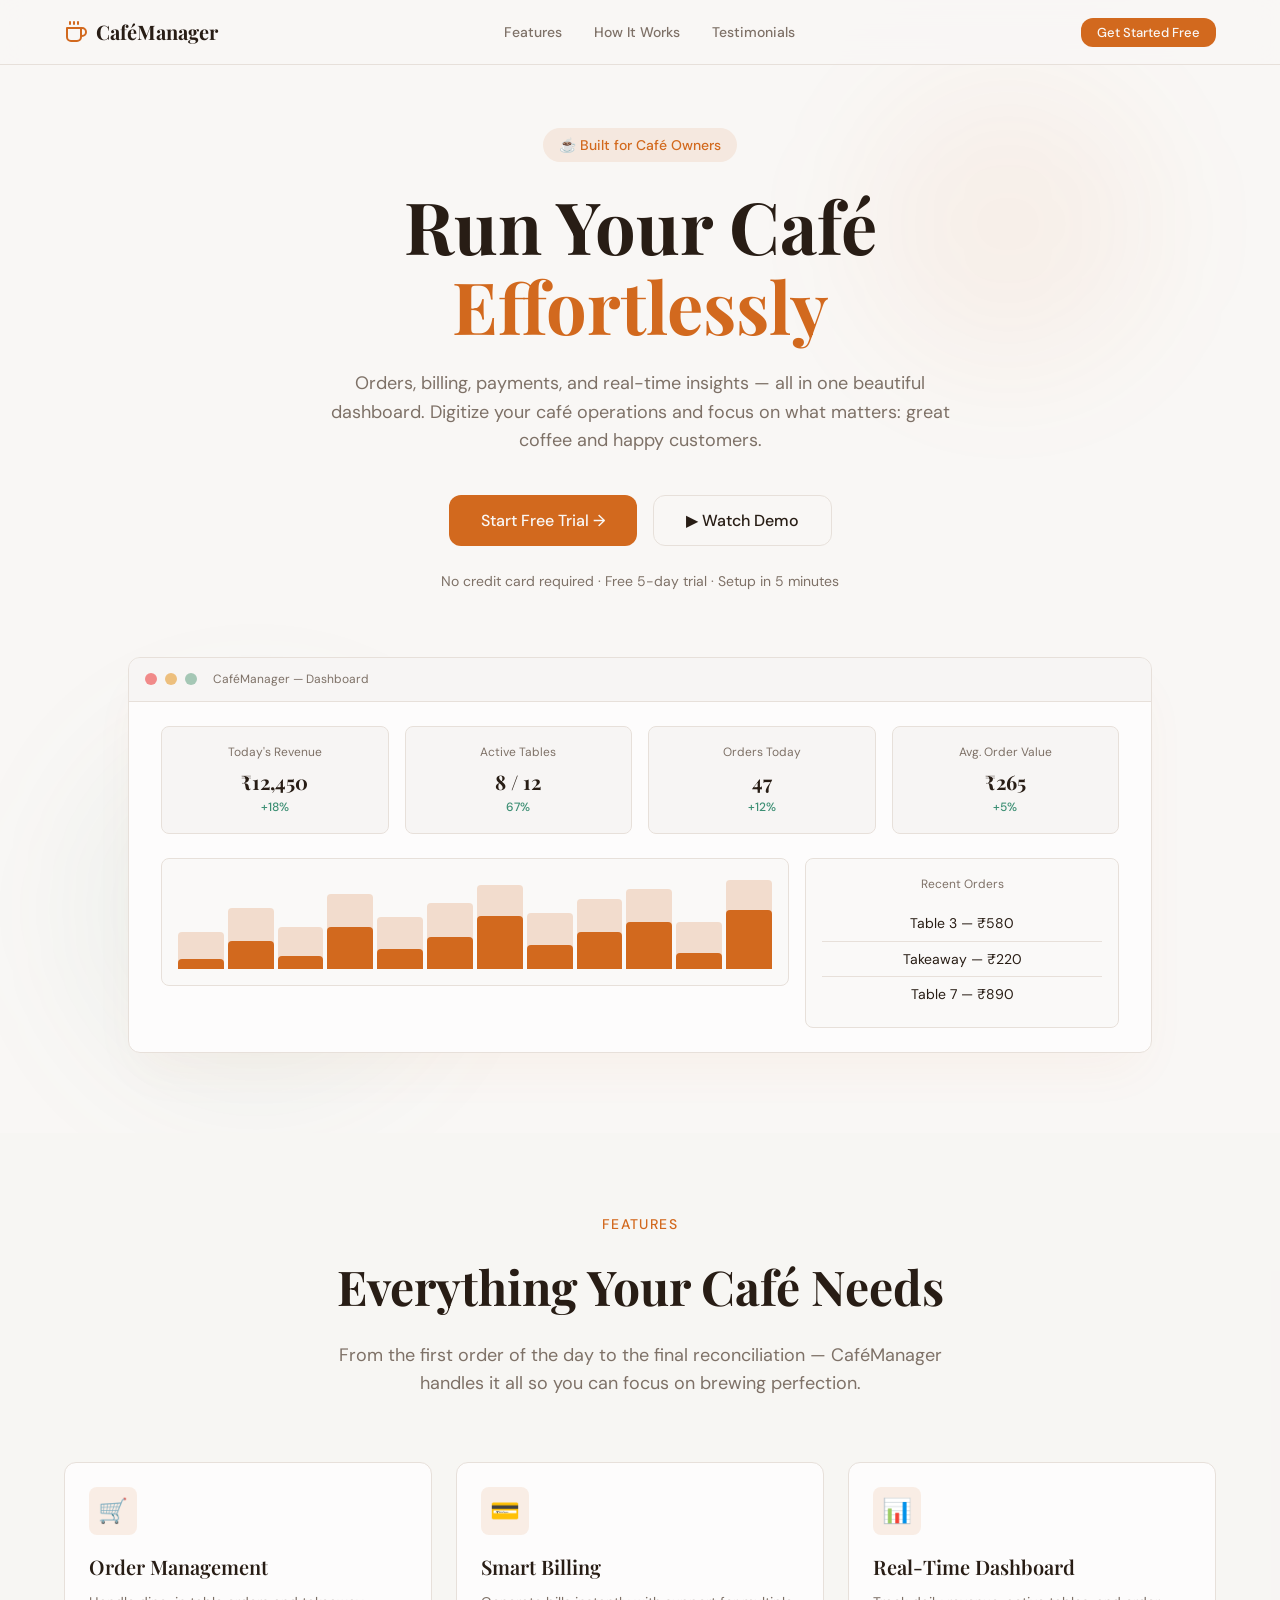
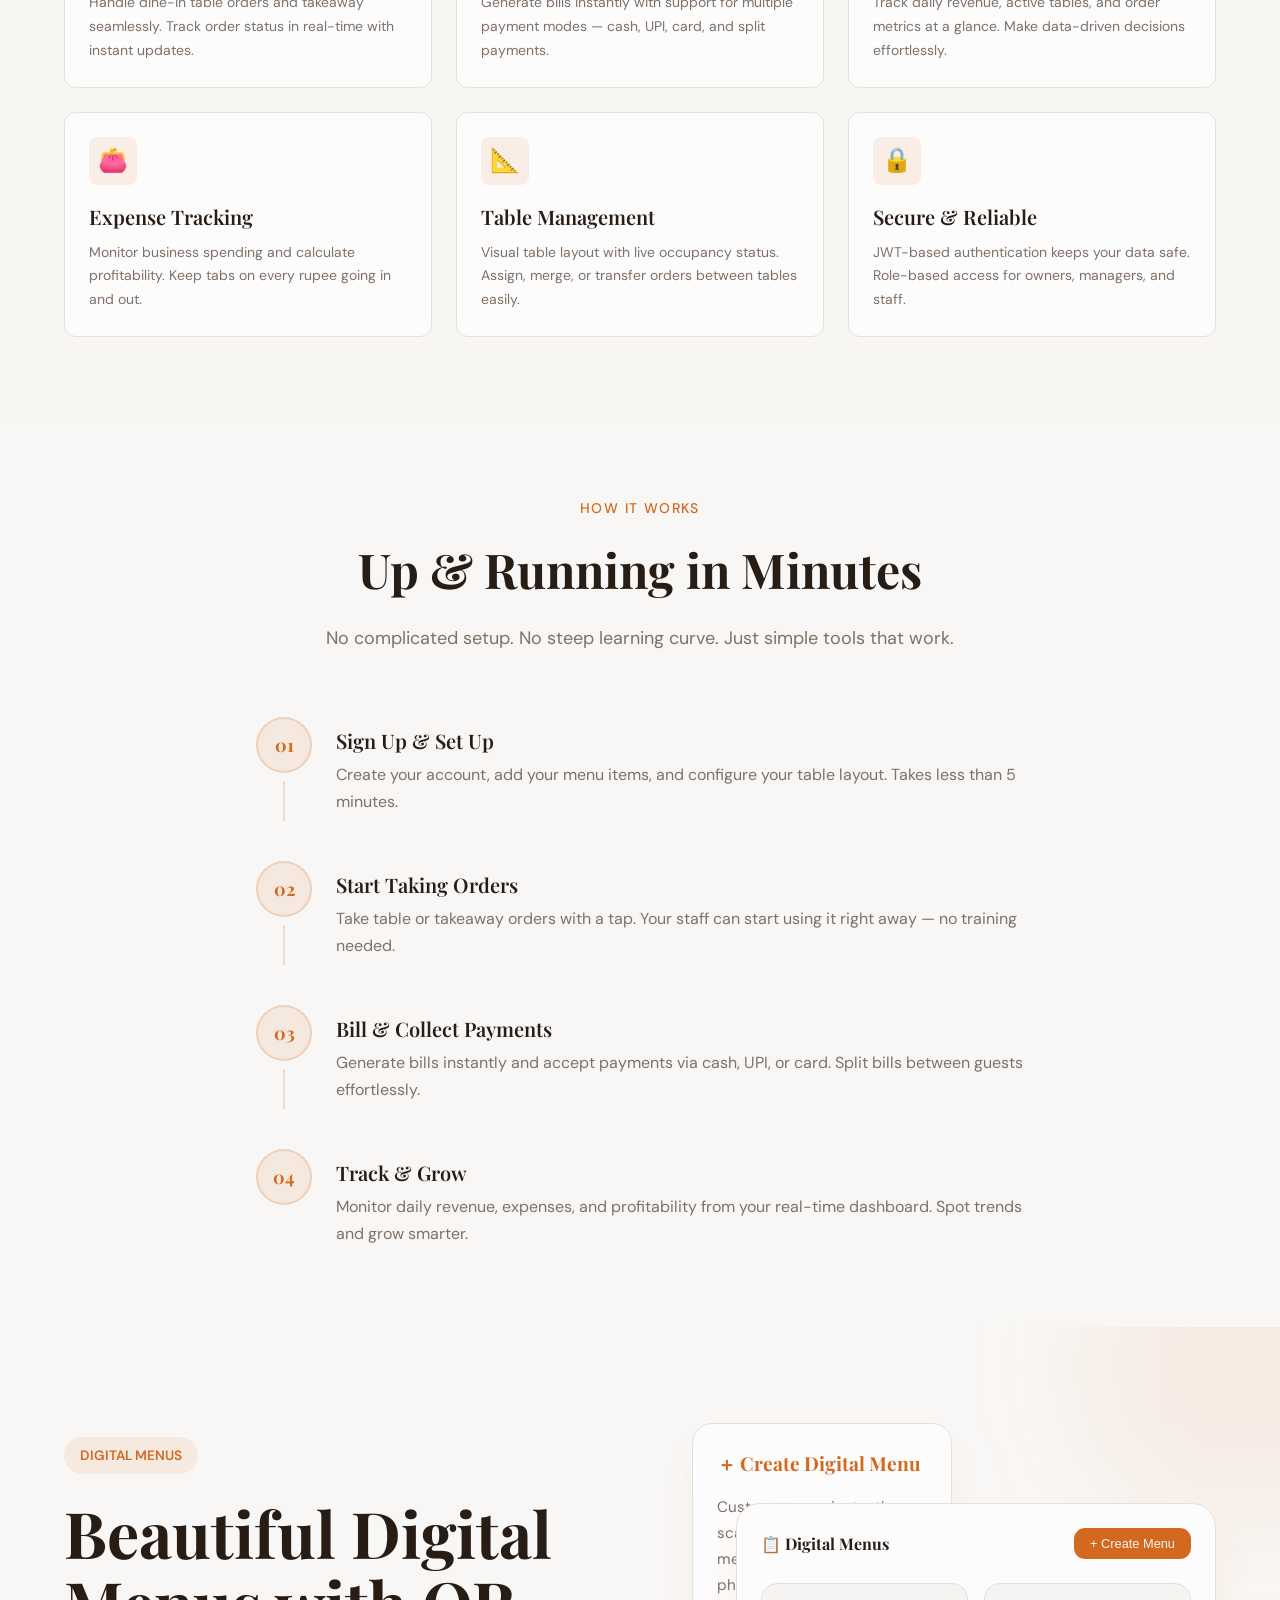
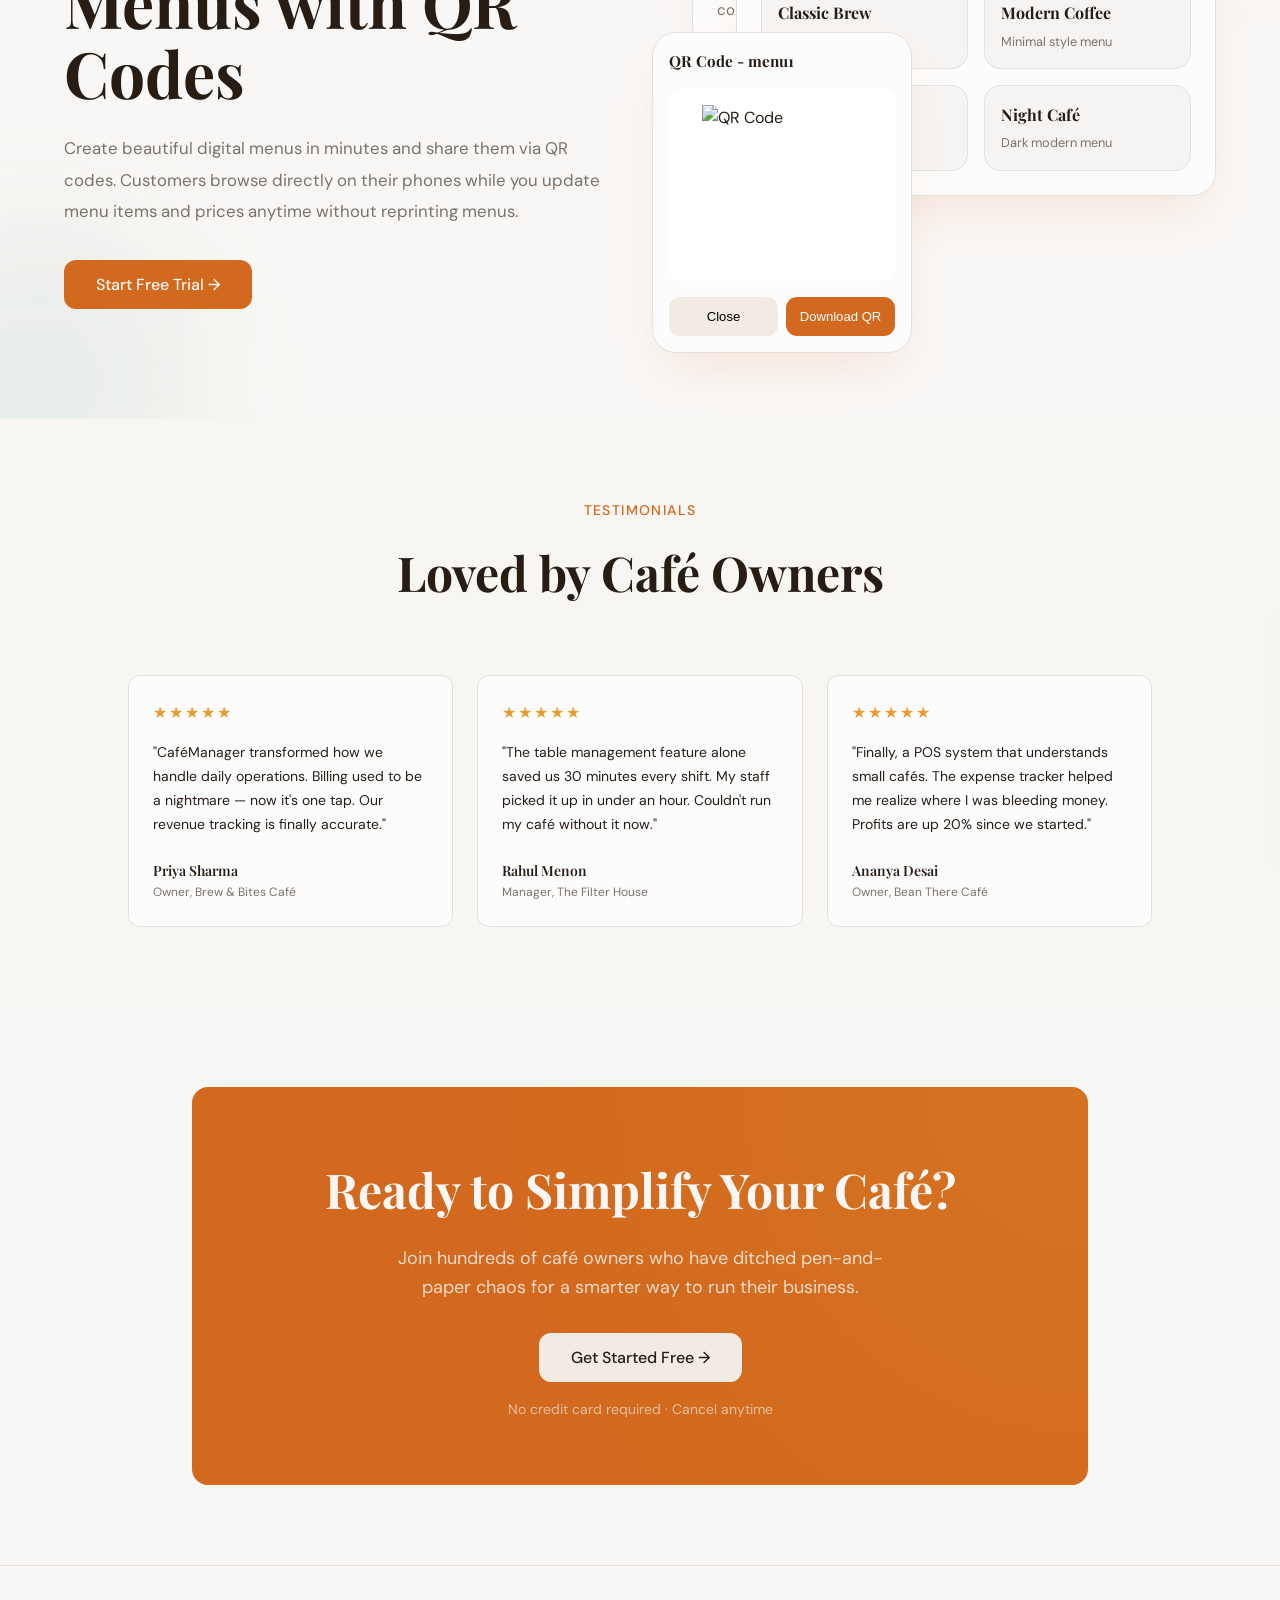
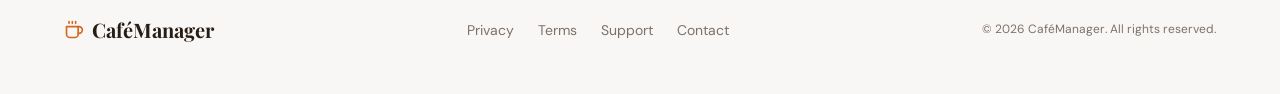
==== commit 1c55e121: "Update index.html" ====
--- a/index.html
+++ b/index.html
@@ -979,10 +979,7 @@
           <a href="#how-it-works">How It Works</a>
           <a href="#testimonials">Testimonials</a>
         </div>
-        <div class="nav-actions">
-          <button class="btn btn-ghost btn-sm" onclick="goToPricing()">
-            Log in
-          </button>
+        <div class="nav-actions">          
           <button class="btn btn-primary btn-sm" onclick="goToPricing()">
             Get Started Free
           </button>
